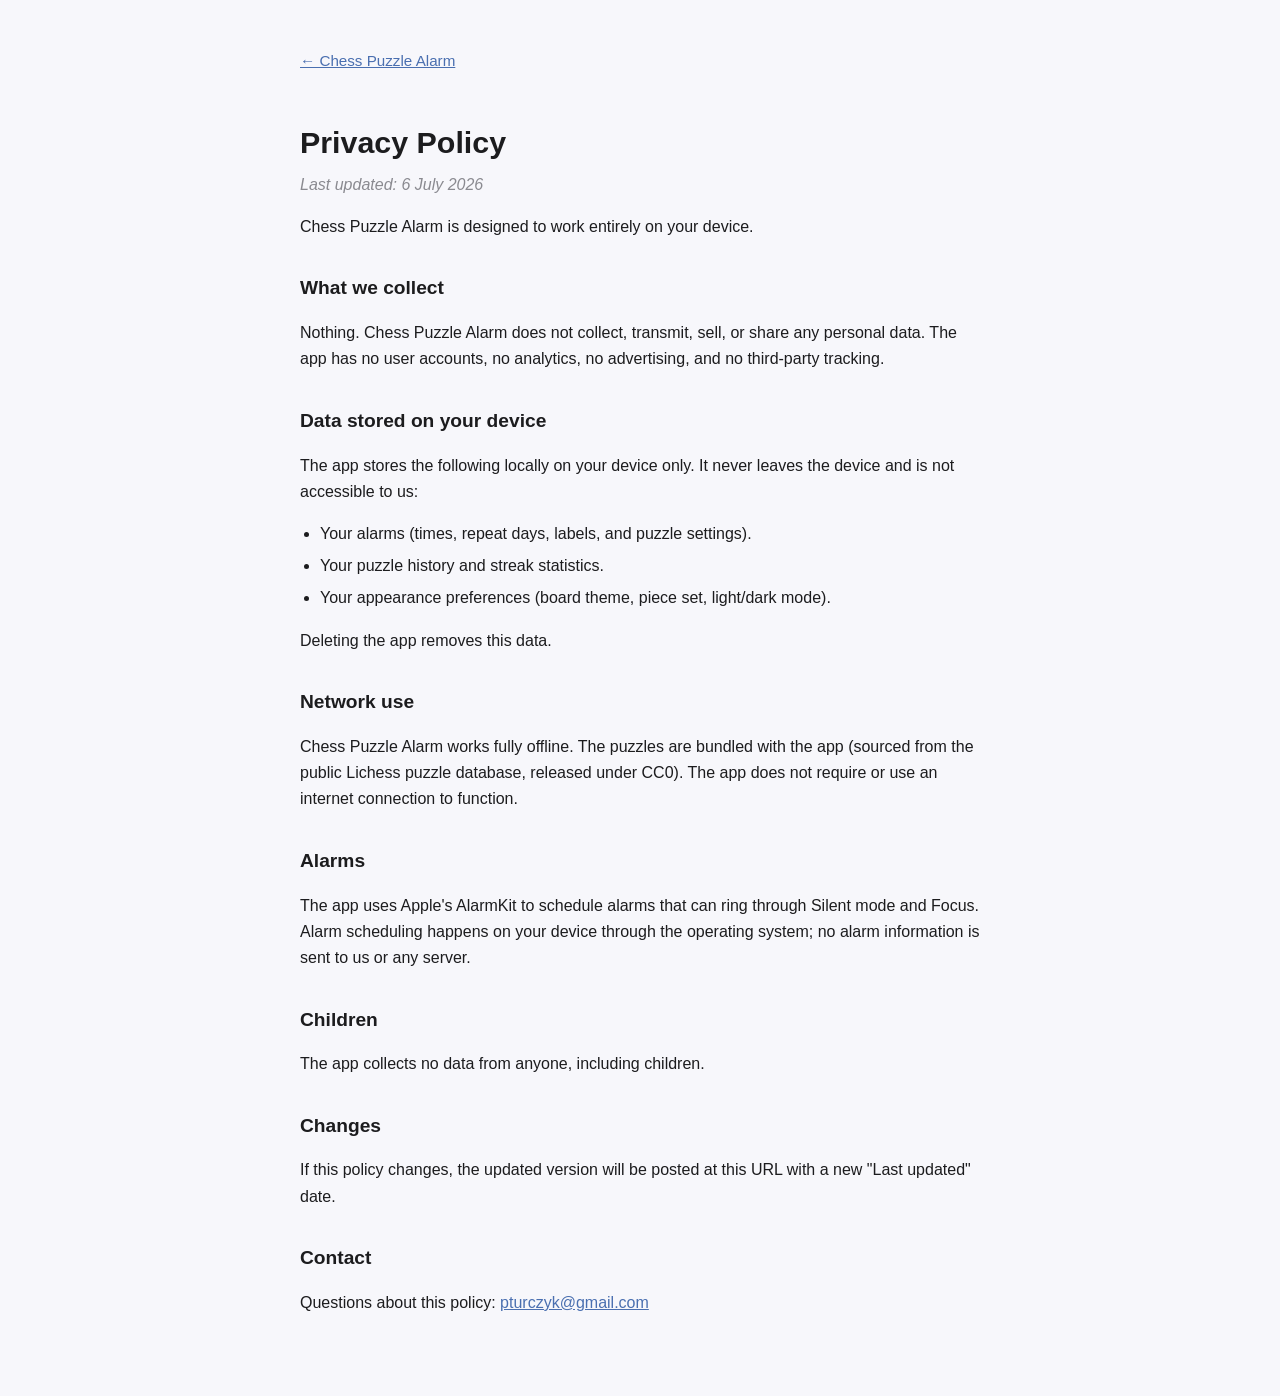
==== privacy.html @ 51ff82ed "Add privacy policy and support pages for Chess Puzzle Alarm" ====
<!DOCTYPE html>
<html lang="en">
<head>
<meta charset="UTF-8">
<meta name="viewport" content="width=device-width, initial-scale=1.0">
<title>Privacy Policy — Chess Puzzle Alarm</title>
<link rel="stylesheet" href="style.css">
</head>
<body>
  <a class="back" href="index.html">&larr; Chess Puzzle Alarm</a>
  <h1>Privacy Policy</h1>
  <p class="updated">Last updated: 6 July 2026</p>

  <p>Chess Puzzle Alarm is designed to work entirely on your device.</p>

  <h2>What we collect</h2>
  <p>Nothing. Chess Puzzle Alarm does not collect, transmit, sell, or share any
  personal data. The app has no user accounts, no analytics, no advertising, and
  no third-party tracking.</p>

  <h2>Data stored on your device</h2>
  <p>The app stores the following locally on your device only. It never leaves
  the device and is not accessible to us:</p>
  <ul>
    <li>Your alarms (times, repeat days, labels, and puzzle settings).</li>
    <li>Your puzzle history and streak statistics.</li>
    <li>Your appearance preferences (board theme, piece set, light/dark mode).</li>
  </ul>
  <p>Deleting the app removes this data.</p>

  <h2>Network use</h2>
  <p>Chess Puzzle Alarm works fully offline. The puzzles are bundled with the app
  (sourced from the public Lichess puzzle database, released under CC0). The app
  does not require or use an internet connection to function.</p>

  <h2>Alarms</h2>
  <p>The app uses Apple's AlarmKit to schedule alarms that can ring through Silent
  mode and Focus. Alarm scheduling happens on your device through the operating
  system; no alarm information is sent to us or any server.</p>

  <h2>Children</h2>
  <p>The app collects no data from anyone, including children.</p>

  <h2>Changes</h2>
  <p>If this policy changes, the updated version will be posted at this URL with a
  new "Last updated" date.</p>

  <h2>Contact</h2>
  <p>Questions about this policy: <a href="mailto:pturczyk@gmail.com">pturczyk@gmail.com</a></p>
</body>
</html>
---- style.css ----
:root { color-scheme: light dark; }
* { box-sizing: border-box; }
body {
  font-family: -apple-system, BlinkMacSystemFont, "Segoe UI", Roboto, Helvetica, Arial, sans-serif;
  line-height: 1.65;
  max-width: 720px;
  margin: 0 auto;
  padding: 3rem 1.25rem 4rem;
  color: #1c1c1e;
  background: #f7f7fb;
}
h1 { font-size: 1.9rem; margin-bottom: 0.25rem; }
h2 { font-size: 1.2rem; margin-top: 2rem; }
.tag { color: #6b6b70; margin: 0 0 2rem; }
.updated { color: #8a8a90; font-style: italic; margin-top: 0; }
a { color: #4a6fb0; }
ul { padding-left: 1.25rem; }
li { margin-bottom: 0.35rem; }
.back { display: inline-block; margin-bottom: 1.5rem; font-size: 0.95rem; }
.card {
  display: block;
  background: #ffffff;
  border: 1px solid #e4e4ea;
  border-radius: 14px;
  padding: 1.25rem 1.4rem;
  margin-bottom: 1rem;
  text-decoration: none;
  color: inherit;
}
.card:hover { border-color: #4a6fb0; }
.card h2 { margin: 0 0 0.25rem; font-size: 1.15rem; color: #4a6fb0; }
.card p { margin: 0; color: #6b6b70; }
footer { margin-top: 2.5rem; color: #8a8a90; font-size: 0.9rem; }
@media (prefers-color-scheme: dark) {
  body { color: #ececf0; background: #0e0e12; }
  .tag, .card p, footer { color: #9a9aa2; }
  .updated { color: #7a7a82; }
  a, .card h2 { color: #7aa0e0; }
  .card { background: #1a1a20; border-color: #2a2a32; }
}
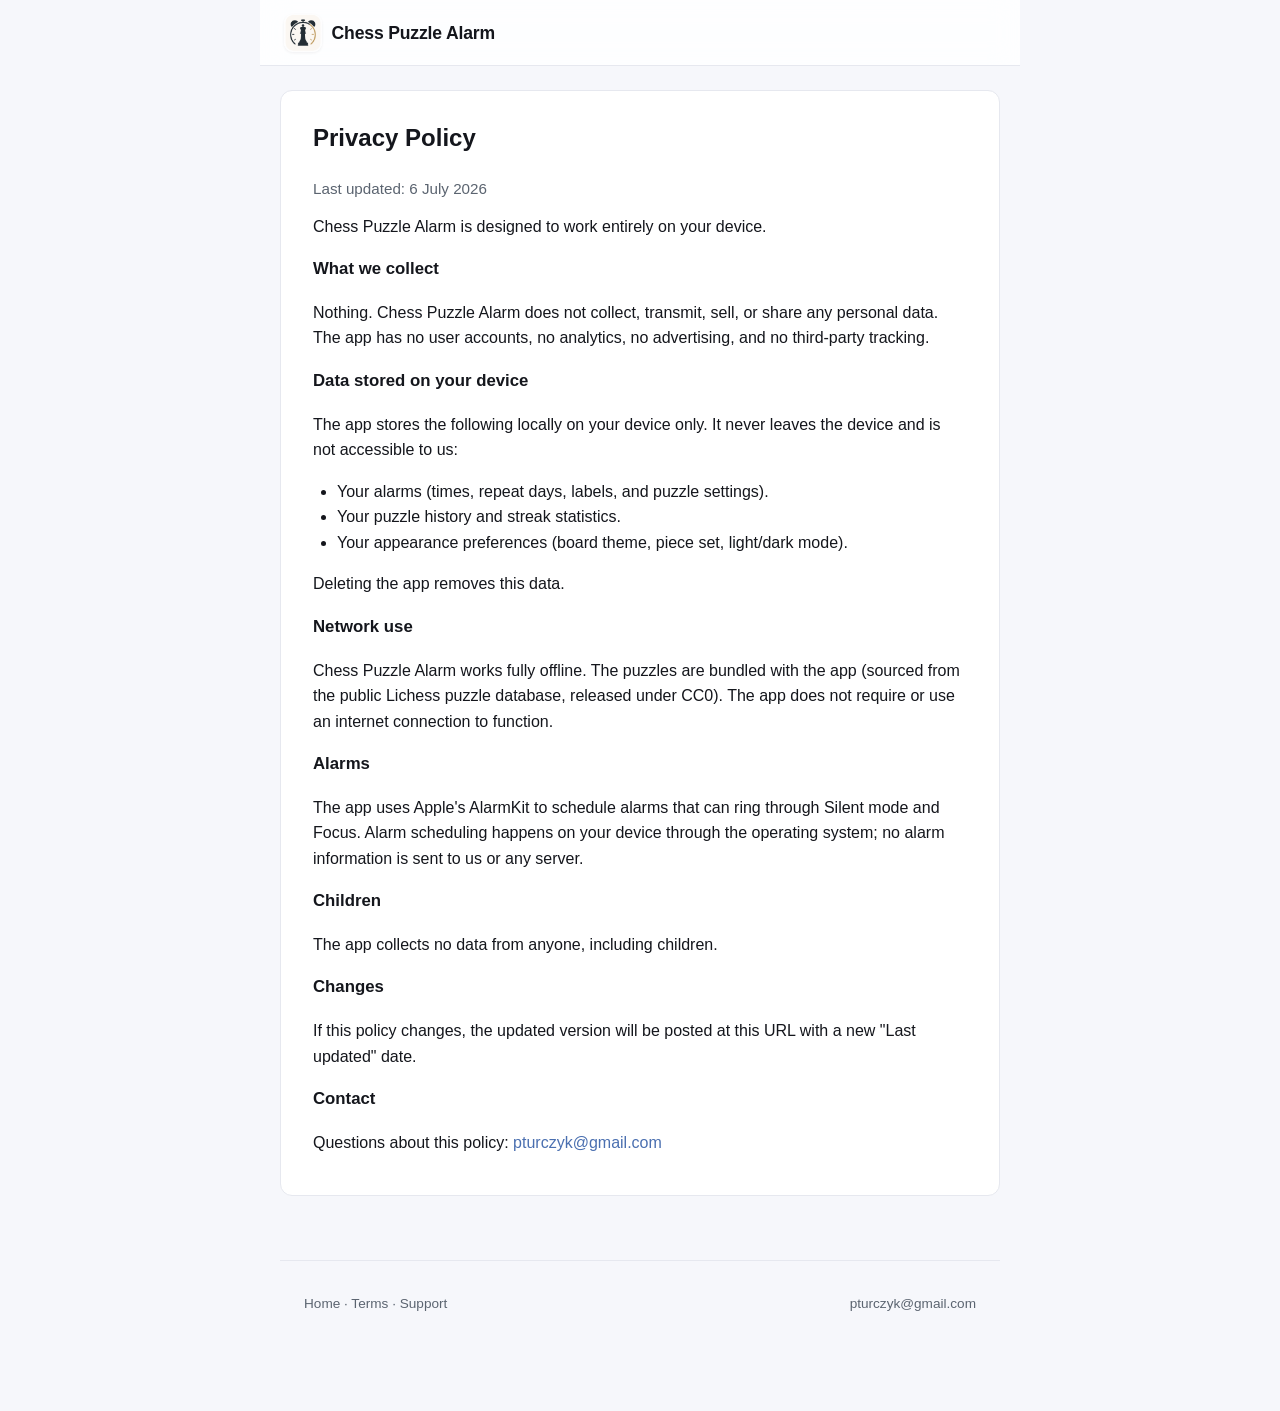
==== commit dce74207: "Rebuild landing page with screenshots and shared styling" ====
--- a/privacy.html
+++ b/privacy.html
@@ -1,51 +1,71 @@
 <!DOCTYPE html>
 <html lang="en">
 <head>
-<meta charset="UTF-8">
-<meta name="viewport" content="width=device-width, initial-scale=1.0">
-<title>Privacy Policy — Chess Puzzle Alarm</title>
-<link rel="stylesheet" href="style.css">
+  <meta charset="utf-8">
+  <meta name="viewport" content="width=device-width, initial-scale=1">
+  <title>Privacy Policy - Chess Puzzle Alarm</title>
+  <meta name="description" content="How the Chess Puzzle Alarm app handles your data. It collects nothing and works entirely on your device.">
+  <link rel="canonical" href="https://pturczyk.github.io/chess-puzzle-alarm-site/privacy.html">
+  <link rel="icon" href="icon.png">
+  <link rel="apple-touch-icon" href="icon.png">
+  <link rel="stylesheet" href="styles.css">
 </head>
 <body>
-  <a class="back" href="index.html">&larr; Chess Puzzle Alarm</a>
-  <h1>Privacy Policy</h1>
-  <p class="updated">Last updated: 6 July 2026</p>
+  <div class="container">
+    <header>
+      <a href="index.html" style="display:flex;align-items:center;gap:0.6rem;">
+        <img src="icon.png" alt="" class="logo">
+        <h1>Chess Puzzle Alarm</h1>
+      </a>
+    </header>
 
-  <p>Chess Puzzle Alarm is designed to work entirely on your device.</p>
+    <div class="legal">
+      <h2>Privacy Policy</h2>
+      <p class="muted">Last updated: 6 July 2026</p>
 
-  <h2>What we collect</h2>
-  <p>Nothing. Chess Puzzle Alarm does not collect, transmit, sell, or share any
-  personal data. The app has no user accounts, no analytics, no advertising, and
-  no third-party tracking.</p>
+      <p>Chess Puzzle Alarm is designed to work entirely on your device.</p>
 
-  <h2>Data stored on your device</h2>
-  <p>The app stores the following locally on your device only. It never leaves
-  the device and is not accessible to us:</p>
-  <ul>
-    <li>Your alarms (times, repeat days, labels, and puzzle settings).</li>
-    <li>Your puzzle history and streak statistics.</li>
-    <li>Your appearance preferences (board theme, piece set, light/dark mode).</li>
-  </ul>
-  <p>Deleting the app removes this data.</p>
+      <h3>What we collect</h3>
+      <p>Nothing. Chess Puzzle Alarm does not collect, transmit, sell, or share
+      any personal data. The app has no user accounts, no analytics, no
+      advertising, and no third-party tracking.</p>
 
-  <h2>Network use</h2>
-  <p>Chess Puzzle Alarm works fully offline. The puzzles are bundled with the app
-  (sourced from the public Lichess puzzle database, released under CC0). The app
-  does not require or use an internet connection to function.</p>
+      <h3>Data stored on your device</h3>
+      <p>The app stores the following locally on your device only. It never leaves
+      the device and is not accessible to us:</p>
+      <ul>
+        <li>Your alarms (times, repeat days, labels, and puzzle settings).</li>
+        <li>Your puzzle history and streak statistics.</li>
+        <li>Your appearance preferences (board theme, piece set, light/dark mode).</li>
+      </ul>
+      <p>Deleting the app removes this data.</p>
 
-  <h2>Alarms</h2>
-  <p>The app uses Apple's AlarmKit to schedule alarms that can ring through Silent
-  mode and Focus. Alarm scheduling happens on your device through the operating
-  system; no alarm information is sent to us or any server.</p>
+      <h3>Network use</h3>
+      <p>Chess Puzzle Alarm works fully offline. The puzzles are bundled with the
+      app (sourced from the public Lichess puzzle database, released under CC0).
+      The app does not require or use an internet connection to function.</p>
 
-  <h2>Children</h2>
-  <p>The app collects no data from anyone, including children.</p>
+      <h3>Alarms</h3>
+      <p>The app uses Apple's AlarmKit to schedule alarms that can ring through
+      Silent mode and Focus. Alarm scheduling happens on your device through the
+      operating system; no alarm information is sent to us or any server.</p>
 
-  <h2>Changes</h2>
-  <p>If this policy changes, the updated version will be posted at this URL with a
-  new "Last updated" date.</p>
+      <h3>Children</h3>
+      <p>The app collects no data from anyone, including children.</p>
 
-  <h2>Contact</h2>
-  <p>Questions about this policy: <a href="mailto:pturczyk@gmail.com">pturczyk@gmail.com</a></p>
+      <h3>Changes</h3>
+      <p>If this policy changes, the updated version will be posted at this URL
+      with a new "Last updated" date.</p>
+
+      <h3>Contact</h3>
+      <p>Questions about this policy:
+      <a href="mailto:pturczyk@gmail.com">pturczyk@gmail.com</a></p>
+    </div>
+
+    <footer>
+      <span><a href="index.html">Home</a> &middot; <a href="terms.html">Terms</a> &middot; <a href="support.html">Support</a></span>
+      <a href="mailto:pturczyk@gmail.com">pturczyk@gmail.com</a>
+    </footer>
+  </div>
 </body>
 </html>
--- a/styles.css
+++ b/styles.css
@@ -0,0 +1,375 @@
+:root {
+  --bg: #f6f7fb;
+  --surface: #ffffff;
+  --surface-2: #f0f2f9;
+  --fg: #14161c;
+  --muted: #5b6470;
+  --accent: #4a6fb0;
+  --accent-2: #6f8fd0;
+  --accent-deep: #2e4675;
+  --accent-soft: #eef2fb;
+  --border: #e6e8ef;
+  --radius: 16px;
+  --shadow-sm: 0 1px 3px rgba(20, 22, 28, 0.06);
+  --shadow-md: 0 10px 30px rgba(46, 70, 117, 0.12);
+  --shadow-lg: 0 30px 70px rgba(20, 22, 40, 0.45);
+  --maxw: 1080px;
+}
+
+* { box-sizing: border-box; }
+
+html { scroll-behavior: smooth; }
+
+html, body {
+  margin: 0;
+  padding: 0;
+  font-family: -apple-system, BlinkMacSystemFont, "Segoe UI", Roboto, sans-serif;
+  background: var(--bg);
+  color: var(--fg);
+  line-height: 1.6;
+  -webkit-font-smoothing: antialiased;
+  text-rendering: optimizeLegibility;
+}
+
+a { color: var(--accent); text-decoration: none; }
+a:hover { opacity: 0.85; }
+
+img { max-width: 100%; }
+
+.container {
+  max-width: 760px;
+  margin: 0 auto;
+  padding: 1.5rem 1.25rem 4rem;
+}
+
+.wrap {
+  max-width: var(--maxw);
+  margin: 0 auto;
+  padding: 0 1.5rem;
+}
+
+/* ---------- Header / nav ---------- */
+
+header {
+  position: sticky;
+  top: 0;
+  z-index: 50;
+  display: flex;
+  align-items: center;
+  gap: 0.75rem;
+  padding: 0.85rem 1.5rem;
+  background: rgba(255, 255, 255, 0.82);
+  backdrop-filter: saturate(180%) blur(14px);
+  -webkit-backdrop-filter: saturate(180%) blur(14px);
+  border-bottom: 1px solid var(--border);
+}
+
+.container > header {
+  margin: -1.5rem -1.25rem 1.5rem;
+}
+
+header img.logo {
+  width: 38px;
+  height: 38px;
+  border-radius: 9px;
+  box-shadow: var(--shadow-sm);
+}
+
+header h1 {
+  margin: 0;
+  font-size: 1.1rem;
+  font-weight: 700;
+  letter-spacing: -0.01em;
+}
+
+header a { color: var(--fg); }
+
+.nav { margin-left: auto; display: flex; align-items: center; gap: 1.5rem; }
+.nav-links { display: flex; gap: 1.5rem; }
+.nav-links a { color: var(--muted); font-size: 0.92rem; font-weight: 500; }
+.nav-links a:hover { color: var(--accent); opacity: 1; }
+
+/* ---------- Buttons ---------- */
+
+.btn {
+  display: inline-flex;
+  align-items: center;
+  gap: 0.5rem;
+  font-size: 0.95rem;
+  font-weight: 600;
+  padding: 0.7rem 1.25rem;
+  border-radius: 999px;
+  border: 1px solid transparent;
+  cursor: pointer;
+  transition: transform 0.15s ease, box-shadow 0.15s ease, background 0.15s ease;
+}
+.btn:hover { opacity: 1; transform: translateY(-1px); }
+
+.btn-ghost {
+  background: rgba(255, 255, 255, 0.1);
+  color: #fff;
+  border-color: rgba(255, 255, 255, 0.28);
+}
+
+.pill {
+  display: inline-flex;
+  align-items: center;
+  gap: 0.5rem;
+  padding: 0.6rem 1.1rem;
+  border-radius: 999px;
+  background: rgba(255, 255, 255, 0.1);
+  border: 1px solid rgba(255, 255, 255, 0.22);
+  color: #fff;
+  font-weight: 600;
+  font-size: 0.95rem;
+}
+
+/* ---------- Hero ---------- */
+
+.hero {
+  position: relative;
+  overflow: hidden;
+  background:
+    radial-gradient(1200px 500px at 80% -10%, rgba(111, 143, 208, 0.5), transparent 60%),
+    linear-gradient(160deg, #1f2a4d 0%, #2e4675 45%, #1a1f3d 100%);
+  color: #fff;
+  padding: 4rem 0 4.5rem;
+}
+
+.hero-inner {
+  display: grid;
+  grid-template-columns: 1.05fr 0.95fr;
+  gap: 2rem;
+  align-items: center;
+}
+
+.eyebrow {
+  display: inline-block;
+  font-size: 0.78rem;
+  font-weight: 700;
+  letter-spacing: 0.08em;
+  text-transform: uppercase;
+  color: #c7d4f5;
+  background: rgba(255, 255, 255, 0.08);
+  border: 1px solid rgba(255, 255, 255, 0.16);
+  padding: 0.35rem 0.75rem;
+  border-radius: 999px;
+  margin-bottom: 1.1rem;
+}
+
+.hero h2 {
+  margin: 0 0 1rem;
+  font-size: clamp(2.1rem, 5vw, 3.1rem);
+  line-height: 1.08;
+  font-weight: 800;
+  letter-spacing: -0.02em;
+}
+.hero h2 em { color: #aebcff; font-style: normal; }
+
+.hero p {
+  margin: 0 0 1.6rem;
+  font-size: 1.1rem;
+  color: #d4dcf0;
+  max-width: 30rem;
+}
+
+.hero-cta { display: flex; align-items: center; gap: 0.9rem; flex-wrap: wrap; }
+.hero-note { margin-top: 1rem; font-size: 0.85rem; color: #aab4d8; }
+
+.hero-art {
+  position: relative;
+  display: flex;
+  justify-content: center;
+  align-items: flex-end;
+  min-height: 480px;
+}
+
+/* ---------- Phone device frame ---------- */
+
+.device {
+  position: relative;
+  width: 270px;
+  background: #0b0c12;
+  border-radius: 42px;
+  padding: 11px;
+  box-shadow: var(--shadow-lg);
+  border: 1px solid rgba(255, 255, 255, 0.08);
+}
+.device::before {
+  content: "";
+  position: absolute;
+  top: 18px;
+  left: 50%;
+  transform: translateX(-50%);
+  width: 86px;
+  height: 22px;
+  background: #0b0c12;
+  border-radius: 999px;
+  z-index: 2;
+}
+.device img { display: block; width: 100%; border-radius: 32px; }
+
+.hero-art .device { width: 290px; transform: rotate(-3deg); }
+
+/* ---------- Section scaffolding ---------- */
+
+.section { padding: 4rem 0; }
+.section.alt { background: var(--surface); border-block: 1px solid var(--border); }
+
+.section-head { text-align: center; max-width: 40rem; margin: 0 auto 2.5rem; }
+.section-head h2 {
+  margin: 0 0 0.6rem;
+  font-size: clamp(1.7rem, 3.5vw, 2.2rem);
+  font-weight: 800;
+  letter-spacing: -0.02em;
+}
+.section-head p { margin: 0; color: var(--muted); font-size: 1.05rem; }
+
+/* ---------- Deep-dive feature rows ---------- */
+
+.deep { display: flex; flex-direction: column; gap: 4rem; }
+
+.deep-row {
+  display: grid;
+  grid-template-columns: 1fr 1fr;
+  gap: 3rem;
+  align-items: center;
+}
+.deep-row.reverse .deep-art { order: 2; }
+
+.deep-art { display: flex; justify-content: center; }
+
+.deep-copy .tag {
+  display: inline-block;
+  font-size: 0.75rem;
+  font-weight: 700;
+  letter-spacing: 0.06em;
+  text-transform: uppercase;
+  color: var(--accent);
+  background: var(--accent-soft);
+  padding: 0.3rem 0.7rem;
+  border-radius: 999px;
+  margin-bottom: 0.9rem;
+}
+.deep-copy h3 {
+  margin: 0 0 0.7rem;
+  font-size: 1.6rem;
+  font-weight: 800;
+  letter-spacing: -0.01em;
+  color: var(--fg);
+}
+.deep-copy p { margin: 0; color: var(--muted); font-size: 1.05rem; }
+
+/* ---------- Feature grid ---------- */
+
+.grid { display: grid; grid-template-columns: repeat(3, 1fr); gap: 1.1rem; }
+
+.feature {
+  background: var(--surface);
+  border: 1px solid var(--border);
+  border-radius: var(--radius);
+  padding: 1.4rem;
+  transition: transform 0.15s ease, box-shadow 0.15s ease, border-color 0.15s ease;
+}
+.feature:hover { transform: translateY(-3px); box-shadow: var(--shadow-md); border-color: #d6dbef; }
+
+.feature .ico {
+  width: 42px; height: 42px;
+  display: grid; place-items: center;
+  border-radius: 12px;
+  background: var(--accent-soft);
+  font-size: 1.35rem;
+  margin-bottom: 0.85rem;
+}
+.feature h3 { margin: 0 0 0.35rem; font-size: 1.05rem; font-weight: 700; color: var(--fg); }
+.feature p { margin: 0; font-size: 0.93rem; color: var(--muted); }
+
+/* ---------- Gallery ---------- */
+
+.gallery {
+  display: flex;
+  gap: 1.5rem;
+  justify-content: safe center;
+  overflow-x: auto;
+  padding: 0.5rem 1.5rem 1.5rem;
+  scroll-snap-type: x mandatory;
+  -webkit-overflow-scrolling: touch;
+}
+.gallery .device { flex: 0 0 auto; width: 230px; scroll-snap-align: center; }
+
+/* ---------- Legal cards ---------- */
+
+.cards {
+  display: grid;
+  grid-template-columns: repeat(3, 1fr);
+  gap: 1rem;
+  max-width: 820px;
+  margin: 0 auto;
+}
+
+.card {
+  background: var(--surface);
+  border: 1px solid var(--border);
+  border-radius: 12px;
+  padding: 1.2rem 1.3rem;
+  color: var(--fg);
+  transition: border-color 0.15s, transform 0.15s, box-shadow 0.15s;
+}
+.card:hover { border-color: var(--accent); transform: translateY(-2px); box-shadow: var(--shadow-sm); opacity: 1; }
+.card h3 { margin: 0 0 0.4rem; color: var(--accent); font-size: 1rem; }
+.card p { margin: 0; }
+
+/* ---------- Legal page body ---------- */
+
+h2 { font-size: 1.5rem; font-weight: 700; }
+h3 { font-size: 1.05rem; font-weight: 600; }
+p { margin: 0.75rem 0; }
+ul { padding-left: 1.5rem; }
+.muted { color: var(--muted); font-size: 0.95rem; }
+
+.legal {
+  background: var(--surface);
+  border: 1px solid var(--border);
+  border-radius: 12px;
+  padding: 1.75rem 2rem;
+}
+.legal h2 { margin-top: 0; }
+
+/* ---------- Footer ---------- */
+
+footer {
+  margin-top: 4rem;
+  padding: 2rem 1.5rem;
+  border-top: 1px solid var(--border);
+  color: var(--muted);
+  font-size: 0.85rem;
+  display: flex;
+  justify-content: space-between;
+  flex-wrap: wrap;
+  gap: 0.75rem;
+  max-width: var(--maxw);
+  margin-inline: auto;
+}
+footer a { color: var(--muted); }
+footer a:hover { color: var(--accent); }
+
+/* ---------- Responsive ---------- */
+
+@media (max-width: 860px) {
+  .hero-inner { grid-template-columns: 1fr; text-align: center; }
+  .hero p { margin-inline: auto; }
+  .hero-cta { justify-content: center; }
+  .hero-art { min-height: 0; margin-top: 2.5rem; }
+  .deep-row { grid-template-columns: 1fr; gap: 1.5rem; }
+  .deep-row.reverse .deep-art { order: 0; }
+  .deep-copy { text-align: center; }
+  .grid { grid-template-columns: 1fr 1fr; }
+  .cards { grid-template-columns: 1fr; }
+  .nav-links { display: none; }
+}
+
+@media (max-width: 540px) {
+  .grid { grid-template-columns: 1fr; }
+  .legal { padding: 1.25rem; }
+  .container > header { margin: -1.5rem -1.25rem 1.5rem; }
+}
